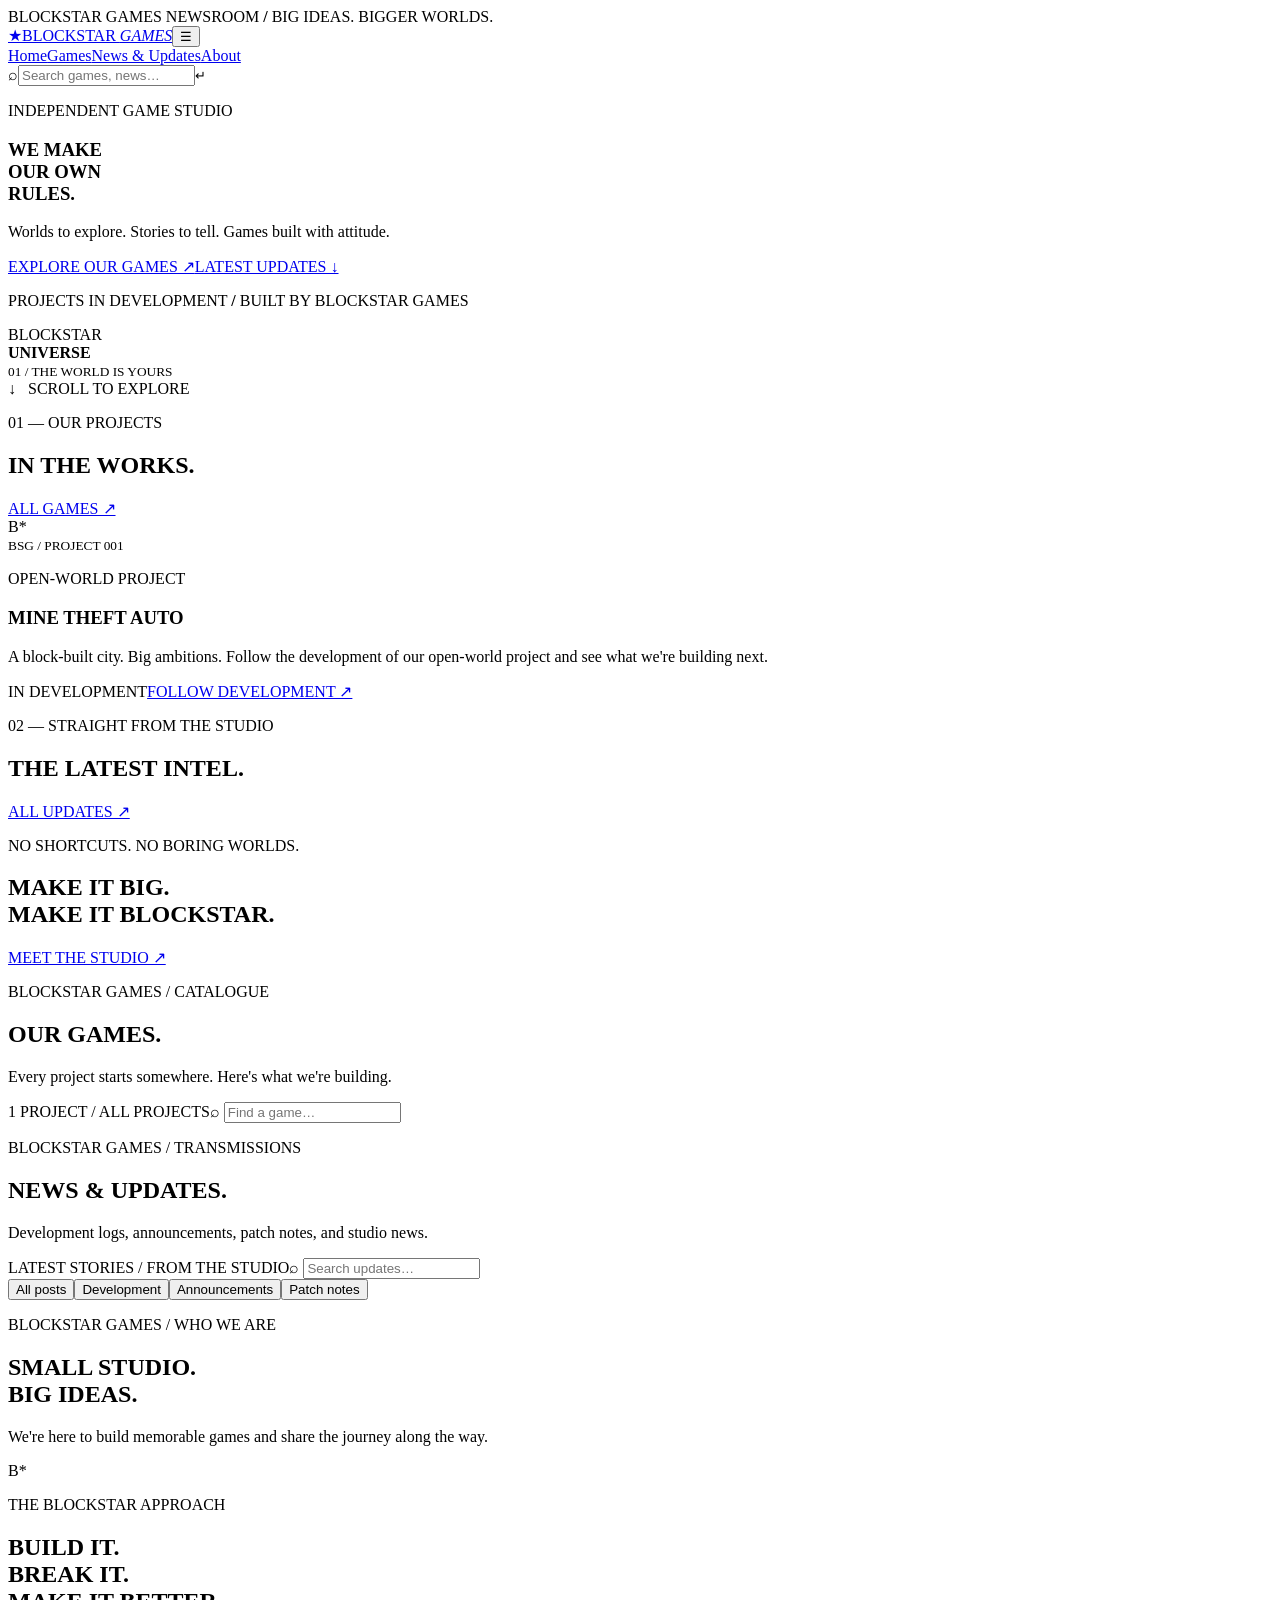
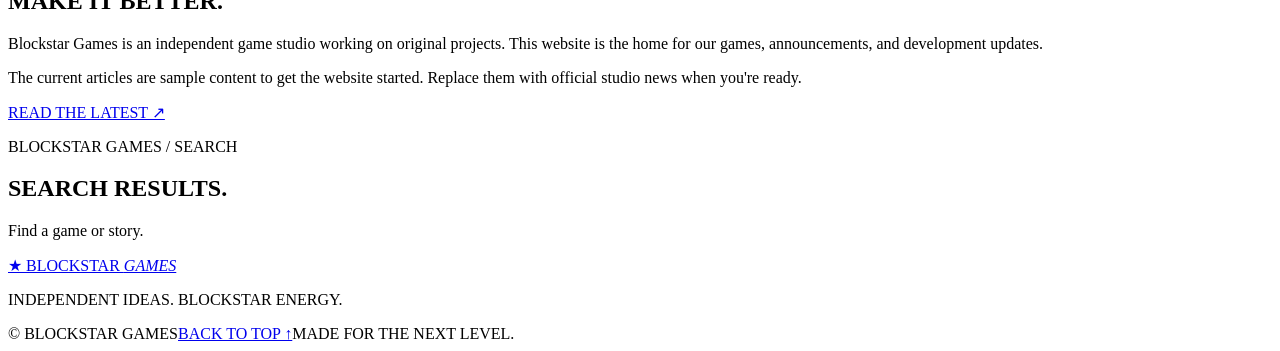
==== index.html @ 6f053fa1 "Add Blockstar Games website: index.html" ====
<!doctype html>
<html lang="en">
<head>
<meta charset="utf-8"><meta name="viewport" content="width=device-width,initial-scale=1"><meta name="theme-color" content="#10110f">
<meta name="description" content="Blockstar Games — games, studio news, and development updates.">
<title>Blockstar Games — Official Website</title><link rel="stylesheet" href="styles.css">
</head>
<body>
<div class="ticker"><span class="pulse"></span> BLOCKSTAR GAMES NEWSROOM <b>/</b> BIG IDEAS. BIGGER WORLDS.</div>
<header class="header"><a class="brand" href="#home"><span class="brandstar">★</span><span>BLOCKSTAR <em>GAMES</em></span></a><button id="menu" class="menu" aria-label="Toggle navigation">☰</button><nav id="nav"><a class="navlink active" href="#home">Home</a><a class="navlink" href="#games">Games</a><a class="navlink" href="#news">News & Updates</a><a class="navlink" href="#about">About</a></nav><label class="search"><span>⌕</span><input id="globalSearch" type="search" placeholder="Search games, news…" aria-label="Search website"><kbd>↵</kbd></label></header>
<main>
<section class="page active" id="home">
<section class="hero"><div class="hero-copy"><p class="eyebrow"><i></i> INDEPENDENT GAME STUDIO</p><h1>WE MAKE<br><span>OUR OWN</span><br>RULES.</h1><p class="lead">Worlds to explore. Stories to tell. Games built with attitude.</p><div class="actions"><a class="btn primary" href="#games">EXPLORE OUR GAMES ↗</a><a class="btn" href="#news">LATEST UPDATES ↓</a></div><p class="hero-foot"><span class="pulse"></span> PROJECTS IN DEVELOPMENT <b>/</b> BUILT BY BLOCKSTAR GAMES</p></div><div class="city" aria-label="Stylized fictional city"><div class="sun"></div><div class="city-label">BLOCKSTAR<br><strong>UNIVERSE</strong></div><div class="buildings back"><i></i><i></i><i></i><i></i><i></i><i></i></div><div class="buildings front"><i></i><i></i><i></i><i></i><i></i></div><div class="street"></div><div class="car"></div><small>01 / THE WORLD IS YOURS</small></div><div class="scrollhint">↓ &nbsp; SCROLL TO EXPLORE</div></section>
<section class="section"><div class="section-head"><div><p class="eyebrow">01 — OUR PROJECTS</p><h2>IN THE <span>WORKS.</span></h2></div><a class="textlink" href="#games">ALL GAMES ↗</a></div><article class="featured"><div class="feature-art"><span class="feature-mark">B*</span><div class="feature-city"></div><div class="feature-car"></div><small>BSG / PROJECT 001</small></div><div class="feature-copy"><p class="tag">OPEN-WORLD PROJECT</p><h3>MINE THEFT AUTO</h3><p>A block-built city. Big ambitions. Follow the development of our open-world project and see what we're building next.</p><div class="feature-bottom"><span class="status"><i></i> IN DEVELOPMENT</span><a class="btn mini" href="#news">FOLLOW DEVELOPMENT ↗</a></div></div></article></section>
<section class="section dark"><div class="section-head"><div><p class="eyebrow">02 — STRAIGHT FROM THE STUDIO</p><h2>THE LATEST <span>INTEL.</span></h2></div><a class="textlink" href="#news">ALL UPDATES ↗</a></div><div class="news-grid" id="homeNews"></div></section>
<section class="manifesto"><p class="eyebrow">NO SHORTCUTS. NO BORING WORLDS.</p><h2>MAKE IT BIG.<br><span>MAKE IT BLOCKSTAR.</span></h2><a class="btn primary" href="#about">MEET THE STUDIO ↗</a></section>
</section>
<section class="page" id="games"><div class="page-banner"><p class="eyebrow">BLOCKSTAR GAMES / CATALOGUE</p><h1>OUR <span>GAMES.</span></h1><p>Every project starts somewhere. Here's what we're building.</p></div><div class="toolbar"><span class="count" id="gameCount">1 PROJECT / ALL PROJECTS</span><label class="page-search">⌕ <input id="gameSearch" type="search" placeholder="Find a game…" aria-label="Search games"></label></div><div class="games-grid" id="gamesGrid"></div></section>
<section class="page" id="news"><div class="page-banner"><p class="eyebrow">BLOCKSTAR GAMES / TRANSMISSIONS</p><h1>NEWS & <span>UPDATES.</span></h1><p>Development logs, announcements, patch notes, and studio news.</p></div><div class="toolbar"><span class="count" id="newsCount">LATEST STORIES / FROM THE STUDIO</span><label class="page-search">⌕ <input id="newsSearch" type="search" placeholder="Search updates…" aria-label="Search news"></label></div><div class="filters" id="filters"><button class="filter active" data-filter="All">All posts</button><button class="filter" data-filter="Development">Development</button><button class="filter" data-filter="Announcement">Announcements</button><button class="filter" data-filter="Patch Notes">Patch notes</button></div><div class="news-list" id="newsList"></div></section>
<section class="page" id="about"><div class="page-banner"><p class="eyebrow">BLOCKSTAR GAMES / WHO WE ARE</p><h1>SMALL STUDIO.<br><span>BIG IDEAS.</span></h1><p>We're here to build memorable games and share the journey along the way.</p></div><div class="about"><div class="about-mark">B<span>*</span></div><div><p class="eyebrow">THE BLOCKSTAR APPROACH</p><h2>BUILD IT.<br>BREAK IT.<br><span>MAKE IT BETTER.</span></h2><p>Blockstar Games is an independent game studio working on original projects. This website is the home for our games, announcements, and development updates.</p><p class="muted">The current articles are sample content to get the website started. Replace them with official studio news when you're ready.</p><a class="btn primary" href="#news">READ THE LATEST ↗</a></div></div></section>
<section class="page" id="results"><div class="page-banner"><p class="eyebrow">BLOCKSTAR GAMES / SEARCH</p><h1>SEARCH <span>RESULTS.</span></h1><p id="searchSummary">Find a game or story.</p></div><div class="results-grid" id="resultsGrid"></div></section>
</main>
<footer><a class="footer-brand" href="#home"><span>★</span> BLOCKSTAR <em>GAMES</em></a><p>INDEPENDENT IDEAS. BLOCKSTAR ENERGY.</p><div class="footer-bottom"><span>© <span id="year"></span> BLOCKSTAR GAMES</span><a href="#home">BACK TO TOP ↑</a><span>MADE FOR THE NEXT LEVEL.</span></div></footer><div class="toast" id="toast" role="status" aria-live="polite"></div><script src="script.js"></script></body></html>
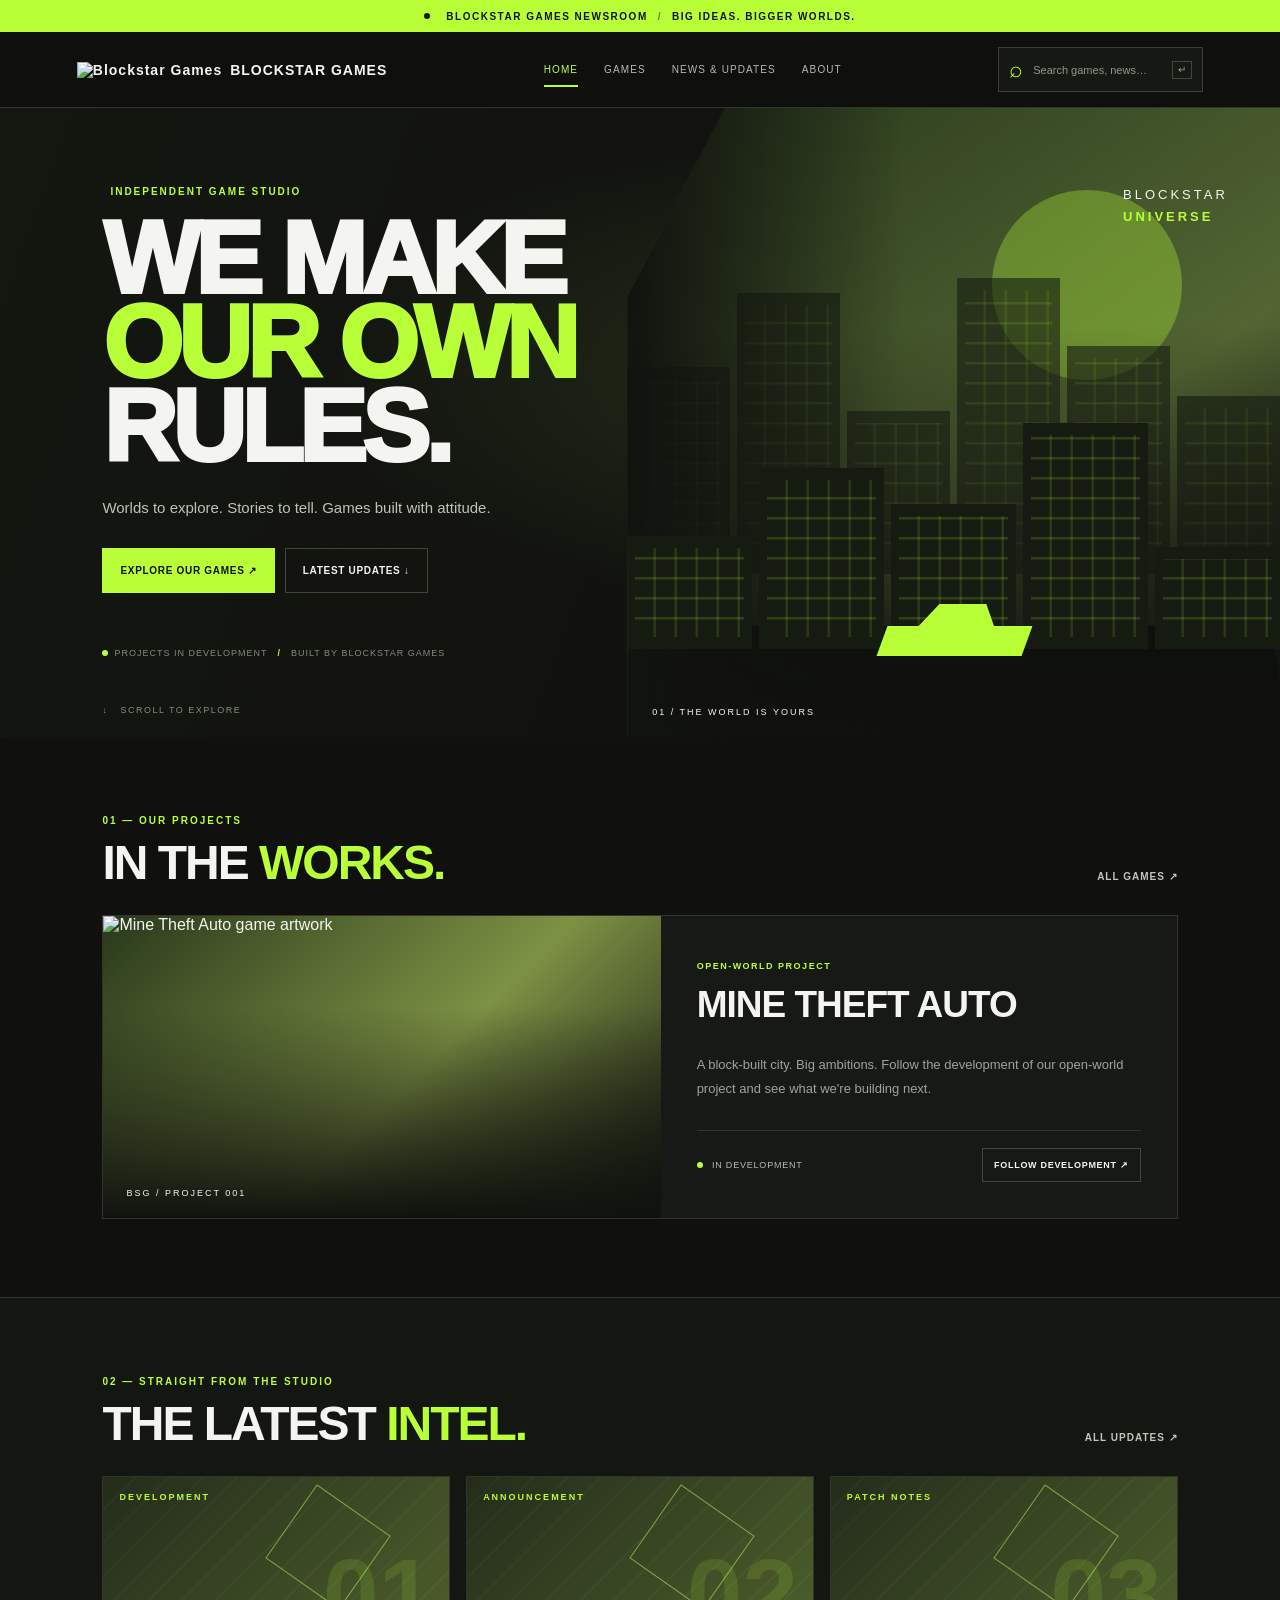
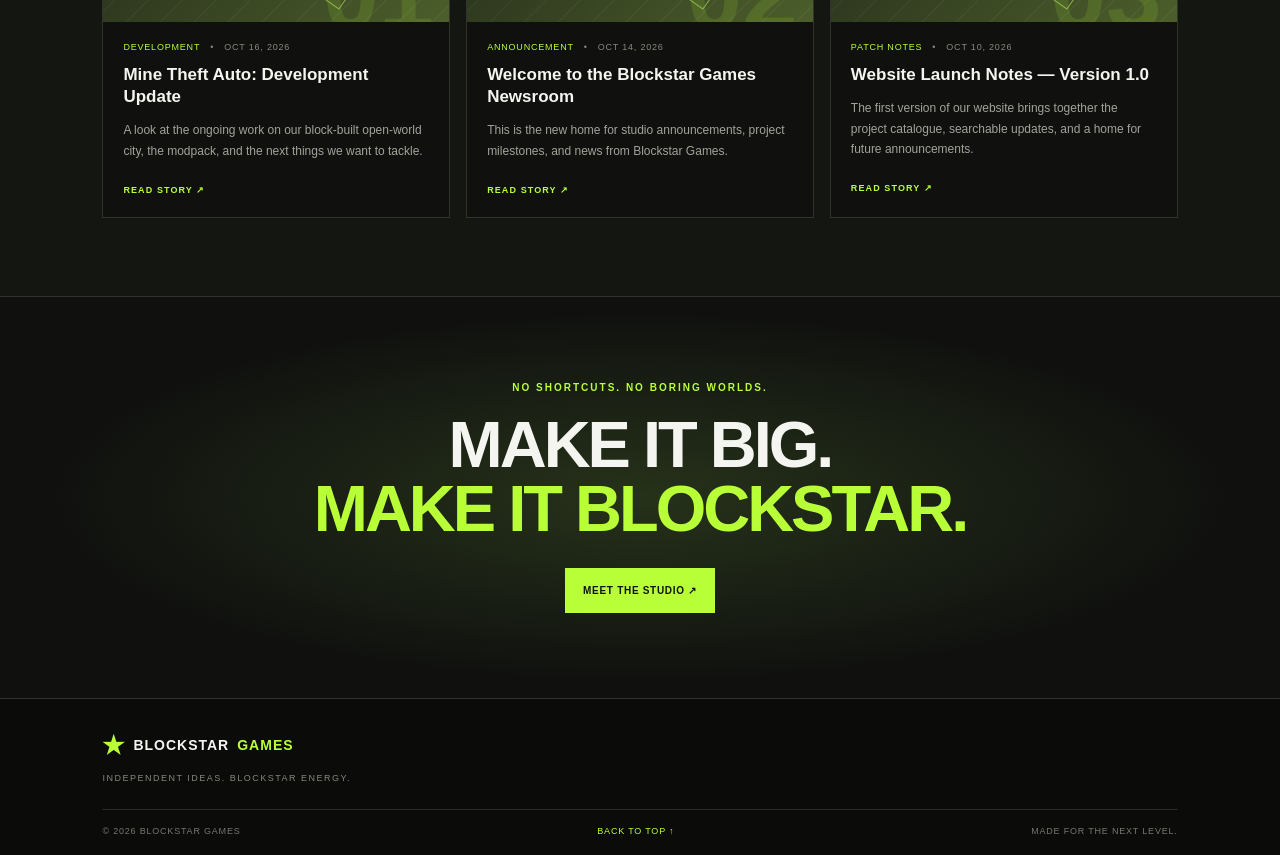
==== commit 7e2a13c5: "Add Blockstar and Mine Theft Auto artwork to website" ====
--- a/index.html
+++ b/index.html
@@ -7,17 +7,17 @@
 </head>
 <body>
 <div class="ticker"><span class="pulse"></span> BLOCKSTAR GAMES NEWSROOM <b>/</b> BIG IDEAS. BIGGER WORLDS.</div>
-<header class="header"><a class="brand" href="#home"><span class="brandstar">★</span><span>BLOCKSTAR <em>GAMES</em></span></a><button id="menu" class="menu" aria-label="Toggle navigation">☰</button><nav id="nav"><a class="navlink active" href="#home">Home</a><a class="navlink" href="#games">Games</a><a class="navlink" href="#news">News & Updates</a><a class="navlink" href="#about">About</a></nav><label class="search"><span>⌕</span><input id="globalSearch" type="search" placeholder="Search games, news…" aria-label="Search website"><kbd>↵</kbd></label></header>
+<header class="header"><a class="brand" href="#home"><img class="brand-logo" src="assets/blockstar-logo.svg" alt="Blockstar Games"><span class="sr-only">BLOCKSTAR GAMES</span></a><button id="menu" class="menu" aria-label="Toggle navigation">☰</button><nav id="nav"><a class="navlink active" href="#home">Home</a><a class="navlink" href="#games">Games</a><a class="navlink" href="#news">News & Updates</a><a class="navlink" href="#about">About</a></nav><label class="search"><span>⌕</span><input id="globalSearch" type="search" placeholder="Search games, news…" aria-label="Search website"><kbd>↵</kbd></label></header>
 <main>
 <section class="page active" id="home">
 <section class="hero"><div class="hero-copy"><p class="eyebrow"><i></i> INDEPENDENT GAME STUDIO</p><h1>WE MAKE<br><span>OUR OWN</span><br>RULES.</h1><p class="lead">Worlds to explore. Stories to tell. Games built with attitude.</p><div class="actions"><a class="btn primary" href="#games">EXPLORE OUR GAMES ↗</a><a class="btn" href="#news">LATEST UPDATES ↓</a></div><p class="hero-foot"><span class="pulse"></span> PROJECTS IN DEVELOPMENT <b>/</b> BUILT BY BLOCKSTAR GAMES</p></div><div class="city" aria-label="Stylized fictional city"><div class="sun"></div><div class="city-label">BLOCKSTAR<br><strong>UNIVERSE</strong></div><div class="buildings back"><i></i><i></i><i></i><i></i><i></i><i></i></div><div class="buildings front"><i></i><i></i><i></i><i></i><i></i></div><div class="street"></div><div class="car"></div><small>01 / THE WORLD IS YOURS</small></div><div class="scrollhint">↓ &nbsp; SCROLL TO EXPLORE</div></section>
-<section class="section"><div class="section-head"><div><p class="eyebrow">01 — OUR PROJECTS</p><h2>IN THE <span>WORKS.</span></h2></div><a class="textlink" href="#games">ALL GAMES ↗</a></div><article class="featured"><div class="feature-art"><span class="feature-mark">B*</span><div class="feature-city"></div><div class="feature-car"></div><small>BSG / PROJECT 001</small></div><div class="feature-copy"><p class="tag">OPEN-WORLD PROJECT</p><h3>MINE THEFT AUTO</h3><p>A block-built city. Big ambitions. Follow the development of our open-world project and see what we're building next.</p><div class="feature-bottom"><span class="status"><i></i> IN DEVELOPMENT</span><a class="btn mini" href="#news">FOLLOW DEVELOPMENT ↗</a></div></div></article></section>
+<section class="section"><div class="section-head"><div><p class="eyebrow">01 — OUR PROJECTS</p><h2>IN THE <span>WORKS.</span></h2></div><a class="textlink" href="#games">ALL GAMES ↗</a></div><article class="featured"><div class="feature-art"><img class="feature-image" src="assets/mine-theft-auto.svg" alt="Mine Theft Auto game artwork"><small>BSG / PROJECT 001</small></div><div class="feature-copy"><p class="tag">OPEN-WORLD PROJECT</p><h3>MINE THEFT AUTO</h3><p>A block-built city. Big ambitions. Follow the development of our open-world project and see what we're building next.</p><div class="feature-bottom"><span class="status"><i></i> IN DEVELOPMENT</span><a class="btn mini" href="#news">FOLLOW DEVELOPMENT ↗</a></div></div></article></section>
 <section class="section dark"><div class="section-head"><div><p class="eyebrow">02 — STRAIGHT FROM THE STUDIO</p><h2>THE LATEST <span>INTEL.</span></h2></div><a class="textlink" href="#news">ALL UPDATES ↗</a></div><div class="news-grid" id="homeNews"></div></section>
 <section class="manifesto"><p class="eyebrow">NO SHORTCUTS. NO BORING WORLDS.</p><h2>MAKE IT BIG.<br><span>MAKE IT BLOCKSTAR.</span></h2><a class="btn primary" href="#about">MEET THE STUDIO ↗</a></section>
 </section>
 <section class="page" id="games"><div class="page-banner"><p class="eyebrow">BLOCKSTAR GAMES / CATALOGUE</p><h1>OUR <span>GAMES.</span></h1><p>Every project starts somewhere. Here's what we're building.</p></div><div class="toolbar"><span class="count" id="gameCount">1 PROJECT / ALL PROJECTS</span><label class="page-search">⌕ <input id="gameSearch" type="search" placeholder="Find a game…" aria-label="Search games"></label></div><div class="games-grid" id="gamesGrid"></div></section>
 <section class="page" id="news"><div class="page-banner"><p class="eyebrow">BLOCKSTAR GAMES / TRANSMISSIONS</p><h1>NEWS & <span>UPDATES.</span></h1><p>Development logs, announcements, patch notes, and studio news.</p></div><div class="toolbar"><span class="count" id="newsCount">LATEST STORIES / FROM THE STUDIO</span><label class="page-search">⌕ <input id="newsSearch" type="search" placeholder="Search updates…" aria-label="Search news"></label></div><div class="filters" id="filters"><button class="filter active" data-filter="All">All posts</button><button class="filter" data-filter="Development">Development</button><button class="filter" data-filter="Announcement">Announcements</button><button class="filter" data-filter="Patch Notes">Patch notes</button></div><div class="news-list" id="newsList"></div></section>
-<section class="page" id="about"><div class="page-banner"><p class="eyebrow">BLOCKSTAR GAMES / WHO WE ARE</p><h1>SMALL STUDIO.<br><span>BIG IDEAS.</span></h1><p>We're here to build memorable games and share the journey along the way.</p></div><div class="about"><div class="about-mark">B<span>*</span></div><div><p class="eyebrow">THE BLOCKSTAR APPROACH</p><h2>BUILD IT.<br>BREAK IT.<br><span>MAKE IT BETTER.</span></h2><p>Blockstar Games is an independent game studio working on original projects. This website is the home for our games, announcements, and development updates.</p><p class="muted">The current articles are sample content to get the website started. Replace them with official studio news when you're ready.</p><a class="btn primary" href="#news">READ THE LATEST ↗</a></div></div></section>
+<section class="page" id="about"><div class="page-banner"><p class="eyebrow">BLOCKSTAR GAMES / WHO WE ARE</p><h1>SMALL STUDIO.<br><span>BIG IDEAS.</span></h1><p>We're here to build memorable games and share the journey along the way.</p></div><div class="about"><div class="about-mark"><img src="assets/blockstar-logo.svg" alt="Blockstar Games logo"></div><div><p class="eyebrow">THE BLOCKSTAR APPROACH</p><h2>BUILD IT.<br>BREAK IT.<br><span>MAKE IT BETTER.</span></h2><p>Blockstar Games is an independent game studio working on original projects. This website is the home for our games, announcements, and development updates.</p><p class="muted">The current articles are sample content to get the website started. Replace them with official studio news when you're ready.</p><a class="btn primary" href="#news">READ THE LATEST ↗</a></div></div></section>
 <section class="page" id="results"><div class="page-banner"><p class="eyebrow">BLOCKSTAR GAMES / SEARCH</p><h1>SEARCH <span>RESULTS.</span></h1><p id="searchSummary">Find a game or story.</p></div><div class="results-grid" id="resultsGrid"></div></section>
 </main>
 <footer><a class="footer-brand" href="#home"><span>★</span> BLOCKSTAR <em>GAMES</em></a><p>INDEPENDENT IDEAS. BLOCKSTAR ENERGY.</p><div class="footer-bottom"><span>© <span id="year"></span> BLOCKSTAR GAMES</span><a href="#home">BACK TO TOP ↑</a><span>MADE FOR THE NEXT LEVEL.</span></div></footer><div class="toast" id="toast" role="status" aria-live="polite"></div><script src="script.js"></script></body></html>
--- a/styles.css
+++ b/styles.css
@@ -0,0 +1 @@
+:root{--bg:#10110f;--panel:#171916;--green:#b8ff38;--white:#f4f5f0;--muted:#a0a39a;--line:#30342c}*{box-sizing:border-box}html{scroll-behavior:smooth;scroll-padding-top:90px}body{margin:0;background:var(--bg);color:var(--white);font-family:Arial,Helvetica,sans-serif;overflow-x:hidden}a{color:inherit;text-decoration:none}button,input{font:inherit}.ticker{height:32px;background:var(--green);color:#11150b;display:flex;align-items:center;justify-content:center;gap:10px;font-size:10px;letter-spacing:1.5px;font-weight:900}.pulse{display:inline-block;width:6px;height:6px;border-radius:50%;background:var(--green);margin-right:6px}.ticker .pulse{background:#15190d}.ticker b{opacity:.5}.header{height:76px;padding:0 6%;display:flex;align-items:center;gap:30px;border-bottom:1px solid var(--line);background:#10110ff2;position:sticky;top:0;z-index:10;backdrop-filter:blur(12px)}.brand{display:flex;align-items:center;gap:8px;min-width:195px;font-size:14px;font-weight:900;letter-spacing:1px}.brand em,.footer-brand em{font-style:normal;color:var(--green)}.brandstar{font-size:29px;color:var(--green)}nav{display:flex;align-items:center;gap:26px;margin:auto}.navlink{font-size:10px;letter-spacing:1.1px;text-transform:uppercase;color:#b7b9b1;padding:30px 0;position:relative}.navlink:hover,.navlink.active{color:var(--green)}.navlink.active:after{content:"";height:2px;background:var(--green);position:absolute;bottom:18px;left:0;right:0}.search{display:flex;align-items:center;gap:8px;width:205px;padding:8px 10px;border:1px solid #3b4035;background:#161814;color:var(--green)}.search>span,.page-search{font-size:23px}.search input,.page-search input{width:100%;min-width:0;background:transparent;border:0;outline:0;color:var(--white);font-size:11px}.search input::placeholder,.page-search input::placeholder{color:#92968b}.search kbd{font-size:10px;color:#999d92;border:1px solid #42463c;padding:2px 5px}.menu{display:none;background:none;border:1px solid var(--line);color:var(--green);padding:8px}.page{display:none}.page.active{display:block}.hero{min-height:620px;padding:78px 8% 70px;position:relative;display:flex;align-items:center;overflow:hidden;background:radial-gradient(ellipse at 75% 42%,#27331a,transparent 48%),linear-gradient(110deg,#141610,#10110f 75%)}.hero-copy{position:relative;z-index:2;width:56%}.eyebrow{display:flex;align-items:center;gap:8px;color:var(--green);font-size:10px;font-weight:900;letter-spacing:2px;margin:0 0 20px}.hero h1{font-size:clamp(62px,8vw,106px);line-height:.82;letter-spacing:-5px;margin:0 0 26px;font-weight:1000}.hero h1 span,.section-head h2 span,.page-banner h1 span,.manifesto h2 span,.about h2 span{color:var(--green)}.lead{font-size:15px;line-height:1.7;color:#c0c3b9;max-width:390px}.actions{display:flex;gap:10px;flex-wrap:wrap;margin-top:28px}.btn{display:inline-flex;align-items:center;justify-content:center;gap:13px;min-height:45px;padding:0 17px;border:1px solid #414638;font-size:10px;letter-spacing:.7px;font-weight:900;transition:.2s}.btn:hover{border-color:var(--green);color:var(--green)}.btn.primary{background:var(--green);color:#10130b;border-color:var(--green)}.btn.primary:hover{background:#d0ff80}.hero-foot{display:flex;align-items:center;flex-wrap:wrap;margin-top:55px;font-size:9px;letter-spacing:1px;color:#858a7e}.hero-foot b{margin:0 10px;color:var(--green)}.city{position:absolute;right:0;top:0;width:51%;height:100%;overflow:hidden;background:linear-gradient(145deg,#27371b,#526532 60%,#171b12);clip-path:polygon(15% 0,100% 0,100% 100%,0 100%,0 30%)}.city:after{content:"";position:absolute;inset:0;background:linear-gradient(90deg,#11130f 0%,transparent 42%),linear-gradient(0deg,#10110f,transparent 65%)}.sun{position:absolute;width:190px;height:190px;border-radius:50%;right:15%;top:13%;background:#b8ff3850}.city-label{position:absolute;right:8%;top:12%;font-size:13px;letter-spacing:3px;line-height:1.7;z-index:1}.city-label strong{color:var(--green)}.buildings{position:absolute;left:0;right:0;display:flex;align-items:flex-end;gap:7px}.buildings i{display:block;flex:1;background:#161b12;position:relative}.buildings i:after{content:"";position:absolute;inset:12px 8px;background:repeating-linear-gradient(0deg,transparent 0 17px,#b8ff3828 18px 20px),repeating-linear-gradient(90deg,transparent 0 18px,#b8ff3820 19px 21px)}.buildings.back{height:47%;bottom:26%;opacity:.6}.back i:nth-child(1){height:70%}.back i:nth-child(2){height:95%}.back i:nth-child(3){height:55%}.back i:nth-child(4){height:100%}.back i:nth-child(5){height:77%}.back i:nth-child(6){height:60%}.buildings.front{height:36%;bottom:14%;z-index:1}.front i:nth-child(1){height:50%}.front i:nth-child(2){height:80%}.front i:nth-child(3){height:64%}.front i:nth-child(4){height:100%}.front i:nth-child(5){height:45%}.street{position:absolute;bottom:0;left:0;right:0;height:18%;background:#0a0c09;transform:perspective(100px) rotateX(3deg)}.car{position:absolute;z-index:2;bottom:13%;left:39%;width:145px;height:30px;background:var(--green);transform:skewX(-20deg)}.car:before{content:"";position:absolute;left:30px;top:-22px;width:78px;height:24px;background:var(--green);clip-path:polygon(18% 0,78% 0,100% 100%,0 100%)}.city small{position:absolute;z-index:2;bottom:20px;left:25px;font-size:9px;letter-spacing:2px}.scrollhint{position:absolute;bottom:22px;left:8%;font-size:9px;letter-spacing:1.5px;color:#888d80}.section{padding:78px 8%}.section-head{display:flex;justify-content:space-between;align-items:flex-end;margin-bottom:28px;gap:20px}.section-head .eyebrow{margin-bottom:13px}.section-head h2{font-size:clamp(30px,4vw,48px);letter-spacing:-2px;line-height:1;margin:0}.textlink{font-size:10px;font-weight:900;letter-spacing:1px;color:#c2c5bb;padding-bottom:5px}.textlink:hover{color:var(--green)}.featured{display:grid;grid-template-columns:1.08fr 1fr;border:1px solid var(--line);background:var(--panel)}.feature-art{min-height:300px;position:relative;overflow:hidden;background:linear-gradient(135deg,#28381b,#7d9144 55%,#171b12)}.feature-art:after{content:"";position:absolute;inset:0;background:linear-gradient(0deg,#10120e,transparent 70%)}.feature-mark{position:absolute;top:23px;left:24px;font-size:36px;color:var(--green);z-index:2;font-weight:900}.feature-city{position:absolute;bottom:0;left:0;right:0;height:55%;background:#161b12;clip-path:polygon(0 50%,10% 50%,10% 30%,23% 30%,23% 10%,38% 10%,38% 40%,52% 40%,52% 0,66% 0,66% 33%,79% 33%,79% 20%,90% 20%,90% 50%,100% 50%,100% 100%,0 100%)}.feature-car{position:absolute;bottom:17%;left:33%;width:145px;height:29px;background:var(--green);transform:skewX(-20deg);z-index:2}.feature-car:before{content:"";position:absolute;left:33px;top:-21px;width:75px;height:23px;background:var(--green);clip-path:polygon(15% 0,75% 0,100% 100%,0 100%)}.feature-art small{position:absolute;z-index:3;bottom:20px;left:23px;font-size:9px;letter-spacing:2px}.feature-copy{padding:36px;display:flex;flex-direction:column;justify-content:center}.tag{font-size:9px;letter-spacing:1.5px;color:var(--green);font-weight:900;margin-bottom:13px}.feature-copy h3{font-size:clamp(25px,3vw,37px);letter-spacing:-1px;margin:0 0 14px}.feature-copy>p:not(.tag){color:var(--muted);font-size:13px;line-height:1.8}.feature-bottom{border-top:1px solid var(--line);margin-top:17px;padding-top:17px;display:flex;align-items:center;justify-content:space-between;gap:10px;flex-wrap:wrap}.status{font-size:9px;letter-spacing:.8px;color:#b8bcb1}.status i{display:inline-block;width:6px;height:6px;border-radius:50%;background:var(--green);margin-right:6px}.mini{min-height:34px;border:1px solid #43483b;font-size:9px;padding:0 11px}.mini:hover{border-color:var(--green);color:var(--green)}.dark{background:#141612;border-top:1px solid var(--line)}.news-grid{display:grid;grid-template-columns:repeat(3,minmax(0,1fr));gap:16px}.newscard{border:1px solid var(--line);background:var(--bg);transition:transform .2s,border-color .2s;min-width:0}.newscard:hover{transform:translateY(-4px);border-color:#657c38}.newsart{height:145px;position:relative;overflow:hidden;background:linear-gradient(135deg,#242c1b,#4c5e2b)}.newsart:before{content:"";position:absolute;inset:0;background:repeating-linear-gradient(135deg,transparent 0 22px,#ffffff0a 23px 24px)}.artnum{position:absolute;right:15px;bottom:-22px;font-size:100px;font-weight:900;color:#b8ff3820;line-height:1}.arttype{position:absolute;top:15px;left:16px;color:var(--green);font-size:9px;letter-spacing:2px;font-weight:900}.artshape{position:absolute;width:90px;height:90px;border:1px solid #c8ff6b80;transform:rotate(35deg);right:22%;top:25px}.newscontent{padding:20px}.meta{display:flex;gap:10px;align-items:center;color:#858a7e;font-size:9px;letter-spacing:.8px;margin-bottom:12px}.category{color:var(--green)}.newscontent h3{font-size:17px;line-height:1.3;margin:0 0 10px}.newscontent p{font-size:12px;color:var(--muted);line-height:1.7;margin-bottom:18px}.read{font-size:9px;letter-spacing:1.1px;font-weight:900;color:var(--green);background:none;border:0;padding:0;cursor:pointer}.read:hover{text-decoration:underline}.manifesto{text-align:center;padding:85px 20px;border-top:1px solid var(--line);background:radial-gradient(ellipse at center,#26321a,transparent 65%)}.manifesto>.eyebrow{justify-content:center}.manifesto h2{font-size:clamp(34px,6vw,65px);letter-spacing:-3px;line-height:.98;margin:0 0 27px}.page-banner{padding:78px 8% 55px;border-bottom:1px solid var(--line);background:radial-gradient(ellipse at 75% 30%,#27331a,transparent 42%),#141612}.page-banner h1{font-size:clamp(48px,7vw,80px);letter-spacing:-3px;margin:0 0 18px}.page-banner>p:last-child{color:var(--muted);font-size:14px;line-height:1.7;margin:0;max-width:560px}.toolbar{padding:21px 8%;display:flex;justify-content:space-between;align-items:center;gap:18px;border-bottom:1px solid var(--line)}.count{font-size:10px;letter-spacing:1.2px;color:var(--green);font-weight:900}.page-search{display:flex;align-items:center;gap:9px;width:245px;border-bottom:1px solid #515747;color:var(--green);padding:3px 0}.page-search input{font-size:12px;padding:8px 0}.games-grid{padding:32px 8% 75px;display:grid;grid-template-columns:repeat(2,minmax(0,1fr));gap:18px}.gamecard{border:1px solid var(--line);background:var(--panel)}.gameart{height:210px;position:relative;overflow:hidden;background:linear-gradient(135deg,#27371b,#70853b)}.gameart:after{content:"";position:absolute;inset:0;background:linear-gradient(0deg,#10120e,transparent)}.gameart .artnum{font-size:110px;bottom:-25px}.gameinfo{padding:23px}.gameinfo h3{font-size:24px;margin:0 0 10px}.gameinfo p{color:var(--muted);font-size:12px;line-height:1.8}.filters{display:flex;gap:8px;flex-wrap:wrap;padding:23px 8% 0}.filter{border:1px solid var(--line);background:transparent;color:#aeb2a7;padding:9px 13px;font-size:10px;cursor:pointer}.filter:hover,.filter.active{background:var(--green);border-color:var(--green);color:#10130b}.news-list{padding:23px 8% 75px;display:grid;gap:13px}.newsrow{display:grid;grid-template-columns:170px 1fr;gap:22px;padding:17px;border:1px solid var(--line);background:var(--panel)}.newsrow .newsart{height:130px}.newsrow h3{font-size:20px;margin:8px 0}.newsrow p{font-size:12px;line-height:1.7;color:var(--muted);margin-bottom:12px}.about{padding:70px 10%;display:grid;grid-template-columns:1fr 1.5fr;gap:40px;align-items:center}.about-mark{font-size:clamp(140px,25vw,300px);line-height:.8;letter-spacing:-20px;font-weight:1000;color:var(--green);text-shadow:10px 10px 0 #34451e}.about-mark span{font-size:.55em;color:var(--white)}.about h2{font-size:clamp(35px,5vw,58px);letter-spacing:-2px;line-height:.98}.about>div:last-child>p:not(.eyebrow){max-width:550px;font-size:13px;line-height:1.9;color:#c0c3b9}.about .muted{color:#777c70!important}.results-grid{padding:30px 8% 75px;display:grid;grid-template-columns:repeat(2,minmax(0,1fr));gap:15px}.resultitem{padding:22px;border:1px solid var(--line);background:var(--panel)}.resultitem .tag{margin-bottom:9px}.resultitem h3{font-size:20px;margin:0 0 9px}.resultitem p{font-size:12px;color:var(--muted);line-height:1.7}.empty{grid-column:1/-1;padding:45px 20px;border:1px dashed #42483a;text-align:center;color:var(--muted)}.empty b{display:block;color:var(--white);font-size:18px;margin-bottom:8px}footer{padding:32px 8% 19px;border-top:1px solid var(--line);background:#0b0c0a}.footer-brand{display:inline-flex;align-items:center;gap:8px;font-weight:900;letter-spacing:1px;font-size:14px}.footer-brand span{font-size:25px;color:var(--green)}footer>p{font-size:9px;letter-spacing:1.5px;color:#82877a;margin:13px 0 26px}.footer-bottom{display:flex;justify-content:space-between;gap:15px;border-top:1px solid #292c25;padding-top:16px;font-size:9px;letter-spacing:.8px;color:#74786f}.footer-bottom a{color:var(--green)}.toast{position:fixed;bottom:22px;left:50%;transform:translate(-50%,20px);background:var(--green);color:#11150b;font-size:12px;font-weight:800;padding:12px 18px;opacity:0;pointer-events:none;transition:.25s;z-index:30;max-width:90vw}.toast.show{opacity:1;transform:translate(-50%,0)}@media(max-width:900px){.header{padding:0 4%;gap:14px}.brand{min-width:auto}.search{width:175px}nav{gap:14px}.navlink{font-size:9px}.hero{padding-left:6%;padding-right:6%}.hero-copy{width:60%}.city{width:50%;opacity:.8}.section{padding:65px 6%}.feature-copy{padding:25px}.toolbar,.filters,.news-list,.games-grid,.results-grid{padding-left:6%;padding-right:6%}}@media(max-width:680px){.ticker{font-size:8px;letter-spacing:1px}.header{height:66px;flex-wrap:wrap;justify-content:space-between}.brand{font-size:12px}.menu{display:block;margin-left:auto}nav{display:none;position:absolute;top:65px;left:0;right:0;background:#141612;border-bottom:1px solid var(--line);padding:10px 6% 18px;align-items:stretch;flex-direction:column;gap:0}nav.open{display:flex}.navlink{padding:13px 0;font-size:11px}.navlink.active:after{bottom:6px;right:auto;width:45px}.search{width:100%;display:none}.hero{min-height:620px;align-items:flex-start;padding:64px 6% 75px}.hero-copy{width:100%}.hero h1{font-size:clamp(55px,15vw,82px);letter-spacing:-3px}.lead{max-width:310px}.city{width:100%;top:250px;opacity:.43;clip-path:none}.city:after{background:linear-gradient(90deg,#141610 0%,transparent 90%),linear-gradient(0deg,#11130f,transparent 70%)}.hero-foot{font-size:8px;max-width:300px}.scrollhint{left:6%}.section{padding:53px 5%}.section-head{align-items:flex-start}.section-head h2{font-size:31px}.section-head .eyebrow{font-size:8px;letter-spacing:1.2px}.textlink{font-size:8px;white-space:nowrap}.featured{grid-template-columns:1fr}.feature-art{min-height:215px}.feature-copy{padding:24px}.news-grid{grid-template-columns:1fr}.manifesto{padding:65px 14px}.manifesto h2{letter-spacing:-1.5px}.footer-bottom{flex-wrap:wrap;font-size:8px}.footer-bottom span:last-child{display:none}.page-banner{padding:55px 6% 38px}.page-banner h1{letter-spacing:-3px}.toolbar{padding:18px 6%;align-items:flex-start;flex-direction:column}.page-search{width:100%}.games-grid,.results-grid{grid-template-columns:1fr;padding:22px 5% 55px}.filters{padding:18px 5% 0}.news-list{padding:18px 5% 55px}.newsrow{grid-template-columns:1fr;gap:13px}.newsrow .newsart{height:145px}.about{padding:45px 7%;grid-template-columns:1fr;gap:28px}.about-mark{font-size:150px}.about h2{font-size:42px}}
